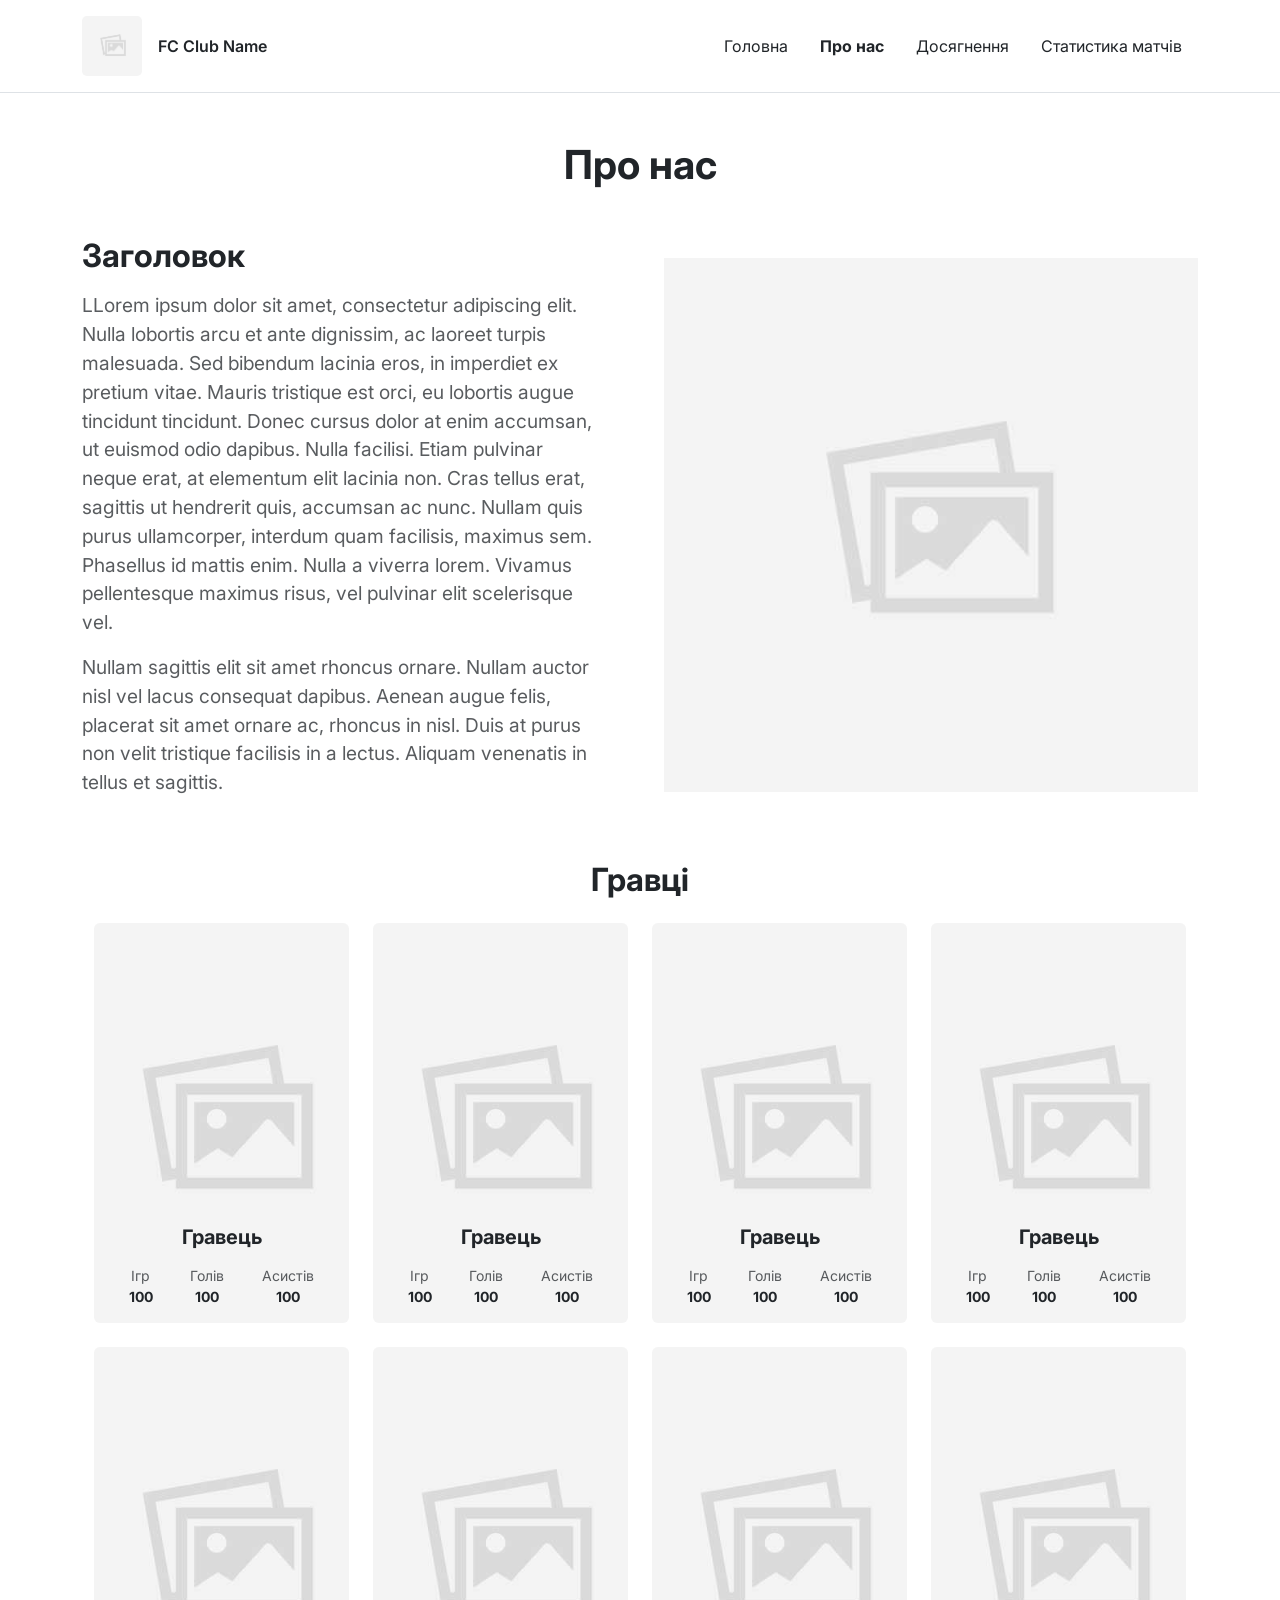
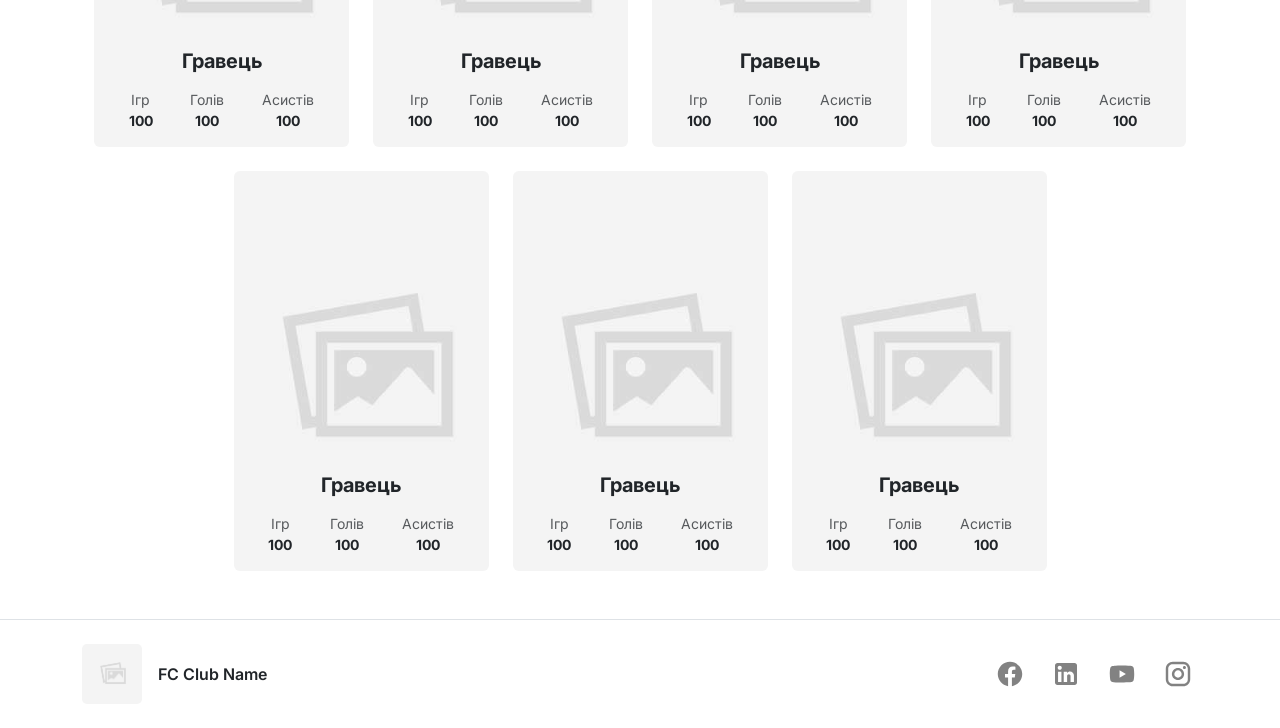
==== about.html @ 08656f6f "Initial commit" ====
<!DOCTYPE html>
<html lang="uk">

<head>
    <meta charset="UTF-8">
    <meta name="viewport" content="width=device-width, initial-scale=1.0">
    <meta name="description" content="Інформація про футбольний клуб FC Club Name та склад команди.">
    <title>Про нас | FC Club Name</title>

    <link rel="icon" type="image/png" href="./img/favicon.png">

    <link href="https://cdn.jsdelivr.net/npm/bootstrap@5.3.0/dist/css/bootstrap.min.css" rel="stylesheet">

    <link href="https://fonts.googleapis.com/css2?family=Inter:ital,opsz,wght@0,14..32,100..900&display=swap"
        rel="stylesheet">

    <link rel="stylesheet" href="style.css">
</head>

<body>

    <header class="border-bottom py-3">
        <div class="container d-flex justify-content-between align-items-center">
            <a href="index.html" class="d-flex align-items-center text-dark text-decoration-none">
                <img src="./img/placeholder.jpg" alt="logo" class="logo-sm me-2">
                <span class="logo-title">FC Club Name</span>
            </a>

            <ul class="nav nav-pills">
                <li class="nav-item"><a href="index.html" class="nav-link text-dark">Головна</a></li>
                <li class="nav-item"><a href="about.html" class="nav-link text-dark fw-bold">Про нас</a></li>
                <li class="nav-item"><a href="#" class="nav-link text-dark">Досягнення</a></li>
                <li class="nav-item"><a href="stats.html" class="nav-link text-dark">Статистика матчів</a></li>
            </ul>
        </div>
    </header>

    <main class="container py-5">
        <h1 class="text-center fw-bold mb-5">Про нас</h1>

        <section class="row align-items-center gx-5 mb-5">
            <div class="col-lg-5 col-xl-6 mb-4 mb-lg-0">
                <h2 class="fw-bold mb-3">Заголовок</h2>

                <p class="text-muted text-medium">
                    LLorem ipsum dolor sit amet, consectetur adipiscing elit. Nulla lobortis arcu et ante dignissim, ac
                    laoreet turpis malesuada. Sed bibendum lacinia eros, in imperdiet ex pretium vitae. Mauris tristique
                    est orci, eu lobortis augue tincidunt tincidunt. Donec cursus dolor at enim accumsan, ut euismod
                    odio dapibus. Nulla facilisi. Etiam pulvinar neque erat, at elementum elit lacinia non. Cras tellus
                    erat, sagittis ut hendrerit quis, accumsan ac nunc. Nullam quis purus ullamcorper, interdum quam
                    facilisis, maximus sem. Phasellus id mattis enim. Nulla a viverra lorem. Vivamus pellentesque
                    maximus risus, vel pulvinar elit scelerisque vel.
                </p>

                <p class="text-muted text-medium">
                    Nullam sagittis elit sit amet rhoncus ornare. Nullam auctor nisl vel lacus consequat dapibus. Aenean
                    augue felis, placerat sit amet ornare ac, rhoncus in nisl. Duis at purus non velit tristique
                    facilisis in a lectus. Aliquam venenatis in tellus et sagittis.
                </p>
            </div>

            <div class="col-lg-7 col-xl-6 ms-auto">
                <div class="section-img">
                    <img src="./img/placeholder.jpg" alt="about image">
                </div>
            </div>
        </section>

        <section>
            <h2 class="text-center fw-bold mb-4">Гравці</h2>

            <div class="players-grid">

                <div class="player-item">
                    <div class="card player-card border-0 text-center p-3">
                        <div class="player-content">
                            <h3 class="h5 fw-bold">Гравець</h3>
                            <div class="d-flex justify-content-around text-muted small mt-3">
                                <div>Ігр<div class="fw-bold text-dark">100</div>
                                </div>
                                <div>Голів<div class="fw-bold text-dark">100</div>
                                </div>
                                <div>Асистів<div class="fw-bold text-dark">100</div>
                                </div>
                            </div>
                        </div>
                    </div>
                </div>

                <div class="player-item">
                    <div class="card player-card border-0 text-center p-3">
                        <div class="player-content">
                            <h3 class="h5 fw-bold">Гравець</h3>
                            <div class="d-flex justify-content-around text-muted small mt-3">
                                <div>Ігр<div class="fw-bold text-dark">100</div>
                                </div>
                                <div>Голів<div class="fw-bold text-dark">100</div>
                                </div>
                                <div>Асистів<div class="fw-bold text-dark">100</div>
                                </div>
                            </div>
                        </div>
                    </div>
                </div>

                <div class="player-item">
                    <div class="card player-card border-0 text-center p-3">
                        <div class="player-content">
                            <h3 class="h5 fw-bold">Гравець</h3>
                            <div class="d-flex justify-content-around text-muted small mt-3">
                                <div>Ігр<div class="fw-bold text-dark">100</div>
                                </div>
                                <div>Голів<div class="fw-bold text-dark">100</div>
                                </div>
                                <div>Асистів<div class="fw-bold text-dark">100</div>
                                </div>
                            </div>
                        </div>
                    </div>
                </div>

                <div class="player-item">
                    <div class="card player-card border-0 text-center p-3">
                        <div class="player-content">
                            <h3 class="h5 fw-bold">Гравець</h3>
                            <div class="d-flex justify-content-around text-muted small mt-3">
                                <div>Ігр<div class="fw-bold text-dark">100</div>
                                </div>
                                <div>Голів<div class="fw-bold text-dark">100</div>
                                </div>
                                <div>Асистів<div class="fw-bold text-dark">100</div>
                                </div>
                            </div>
                        </div>
                    </div>
                </div>

                <div class="player-item">
                    <div class="card player-card border-0 text-center p-3">
                        <div class="player-content">
                            <h3 class="h5 fw-bold">Гравець</h3>
                            <div class="d-flex justify-content-around text-muted small mt-3">
                                <div>Ігр<div class="fw-bold text-dark">100</div>
                                </div>
                                <div>Голів<div class="fw-bold text-dark">100</div>
                                </div>
                                <div>Асистів<div class="fw-bold text-dark">100</div>
                                </div>
                            </div>
                        </div>
                    </div>
                </div>

                <div class="player-item">
                    <div class="card player-card border-0 text-center p-3">
                        <div class="player-content">
                            <h3 class="h5 fw-bold">Гравець</h3>
                            <div class="d-flex justify-content-around text-muted small mt-3">
                                <div>Ігр<div class="fw-bold text-dark">100</div>
                                </div>
                                <div>Голів<div class="fw-bold text-dark">100</div>
                                </div>
                                <div>Асистів<div class="fw-bold text-dark">100</div>
                                </div>
                            </div>
                        </div>
                    </div>
                </div>

                <div class="player-item">
                    <div class="card player-card border-0 text-center p-3">
                        <div class="player-content">
                            <h3 class="h5 fw-bold">Гравець</h3>
                            <div class="d-flex justify-content-around text-muted small mt-3">
                                <div>Ігр<div class="fw-bold text-dark">100</div>
                                </div>
                                <div>Голів<div class="fw-bold text-dark">100</div>
                                </div>
                                <div>Асистів<div class="fw-bold text-dark">100</div>
                                </div>
                            </div>
                        </div>
                    </div>
                </div>

                <div class="player-item">
                    <div class="card player-card border-0 text-center p-3">
                        <div class="player-content">
                            <h3 class="h5 fw-bold">Гравець</h3>
                            <div class="d-flex justify-content-around text-muted small mt-3">
                                <div>Ігр<div class="fw-bold text-dark">100</div>
                                </div>
                                <div>Голів<div class="fw-bold text-dark">100</div>
                                </div>
                                <div>Асистів<div class="fw-bold text-dark">100</div>
                                </div>
                            </div>
                        </div>
                    </div>
                </div>

                <div class="player-item">
                    <div class="card player-card border-0 text-center p-3">
                        <div class="player-content">
                            <h3 class="h5 fw-bold">Гравець</h3>
                            <div class="d-flex justify-content-around text-muted small mt-3">
                                <div>Ігр<div class="fw-bold text-dark">100</div>
                                </div>
                                <div>Голів<div class="fw-bold text-dark">100</div>
                                </div>
                                <div>Асистів<div class="fw-bold text-dark">100</div>
                                </div>
                            </div>
                        </div>
                    </div>
                </div>

                <div class="player-item">
                    <div class="card player-card border-0 text-center p-3">
                        <div class="player-content">
                            <h3 class="h5 fw-bold">Гравець</h3>
                            <div class="d-flex justify-content-around text-muted small mt-3">
                                <div>Ігр<div class="fw-bold text-dark">100</div>
                                </div>
                                <div>Голів<div class="fw-bold text-dark">100</div>
                                </div>
                                <div>Асистів<div class="fw-bold text-dark">100</div>
                                </div>
                            </div>
                        </div>
                    </div>
                </div>

                <div class="player-item">
                    <div class="card player-card border-0 text-center p-3">
                        <div class="player-content">
                            <h3 class="h5 fw-bold">Гравець</h3>
                            <div class="d-flex justify-content-around text-muted small mt-3">
                                <div>Ігр<div class="fw-bold text-dark">100</div>
                                </div>
                                <div>Голів<div class="fw-bold text-dark">100</div>
                                </div>
                                <div>Асистів<div class="fw-bold text-dark">100</div>
                                </div>
                            </div>
                        </div>
                    </div>
                </div>

            </div>
        </section>
    </main>

    <footer class="py-4 mt-auto border-top">
        <div class="container d-flex justify-content-between align-items-center">
            <div class="d-flex align-items-center">
                <img src="./img/placeholder.jpg" alt="logo" class="logo-sm me-2">
                <span class="logo-title">FC Club Name</span>
            </div>

            <ul class="nav list-unstyled d-flex">
                <li class="ms-3"><img src="./img/facebook_icon.svg" class="footer-icon" alt=""></li>
                <li class="ms-3"><img src="./img/linkedin_icon.svg" class="footer-icon" alt=""></li>
                <li class="ms-3"><img src="./img/youtube_icon.svg" class="footer-icon" alt=""></li>
                <li class="ms-3"><img src="./img/instagram_icon.svg" class="footer-icon" alt=""></li>
            </ul>
        </div>
    </footer>

    <script src="https://cdn.jsdelivr.net/npm/bootstrap@5.3.0/dist/js/bootstrap.bundle.min.js"></script>
</body>

</html>
---- style.css ----
body {
    display: flex;
    flex-direction: column;
    min-height: 100vh;
    font-family: 'Inter', 'Segoe UI', Roboto, 'Helvetica Neue', Arial, sans-serif;
}

main {
    flex: 1 0 auto;
}

.img-placeholder {
    background-color: #e9ecef;
    display: flex;
    align-items: center;
    justify-content: center;
    color: #adb5bd;
    width: 100%;
    border-radius: 4px;
}

.img-placeholder svg {
    width: 30%;
    height: auto;
    opacity: 0.5;
}

.hero-img {
    height: 400px;
}

.card-img {
    height: 200px;
}

.player-img {
    height: 250px;
}

.logo-sm {
    width: 40px;
    height: 40px;
    border-radius: 5px;
}

.match-row {
    padding: 15px 0;
}

.footer-icon {
    width: 40px;
    height: 40px;
}

body {
    font-family: 'Inter', sans-serif;
}

.logo-sm {
    width: 60px;
    height: 60px;
    object-fit: cover;
}

.hero-img {
    position: relative;
    max-width: 100%;
    height: 480px;
}

.hero-img img {
    width: 100%;
    height: 100%;
    object-fit: cover;
}

.hero-title {
    position: absolute;
    inset: 0;
    display: flex;
    align-items: center;
    justify-content: center;
    font-size: 3rem;
    font-weight: bold;
}

.section-img {
    width: 100%;
    aspect-ratio: 1 / 1;
}

.section-img img {
    width: 100%;
    height: 100%;
    object-fit: cover;
}

.card-img {
    width: 100%;
    aspect-ratio: 4 / 3;
    object-fit: cover;
}

.text-narrow {
    max-width: 350px;
}

.text-card {
    max-width: 300px;
}

.footer-icon {
    width: 40px;
    height: 40px;
}

.logo-title {
    padding-left: 8px;
    font-weight: 600;
}

.text-medium {
    max-width: 520px;
    font-size: 1.2rem;
}

.player-card {
    background-image: url('./img/placeholder.jpg');
    background-size: cover;
    background-position: center;
    min-height: 400px;
    position: relative;
    overflow: hidden;
    justify-content: flex-end;
}

.players-grid {
    display: flex;
    flex-wrap: wrap;
    justify-content: center;
    gap: 1.5rem;
}

.player-item {
    flex: 0 0 calc(25% - 1.5rem);
    min-width: 200px;
}
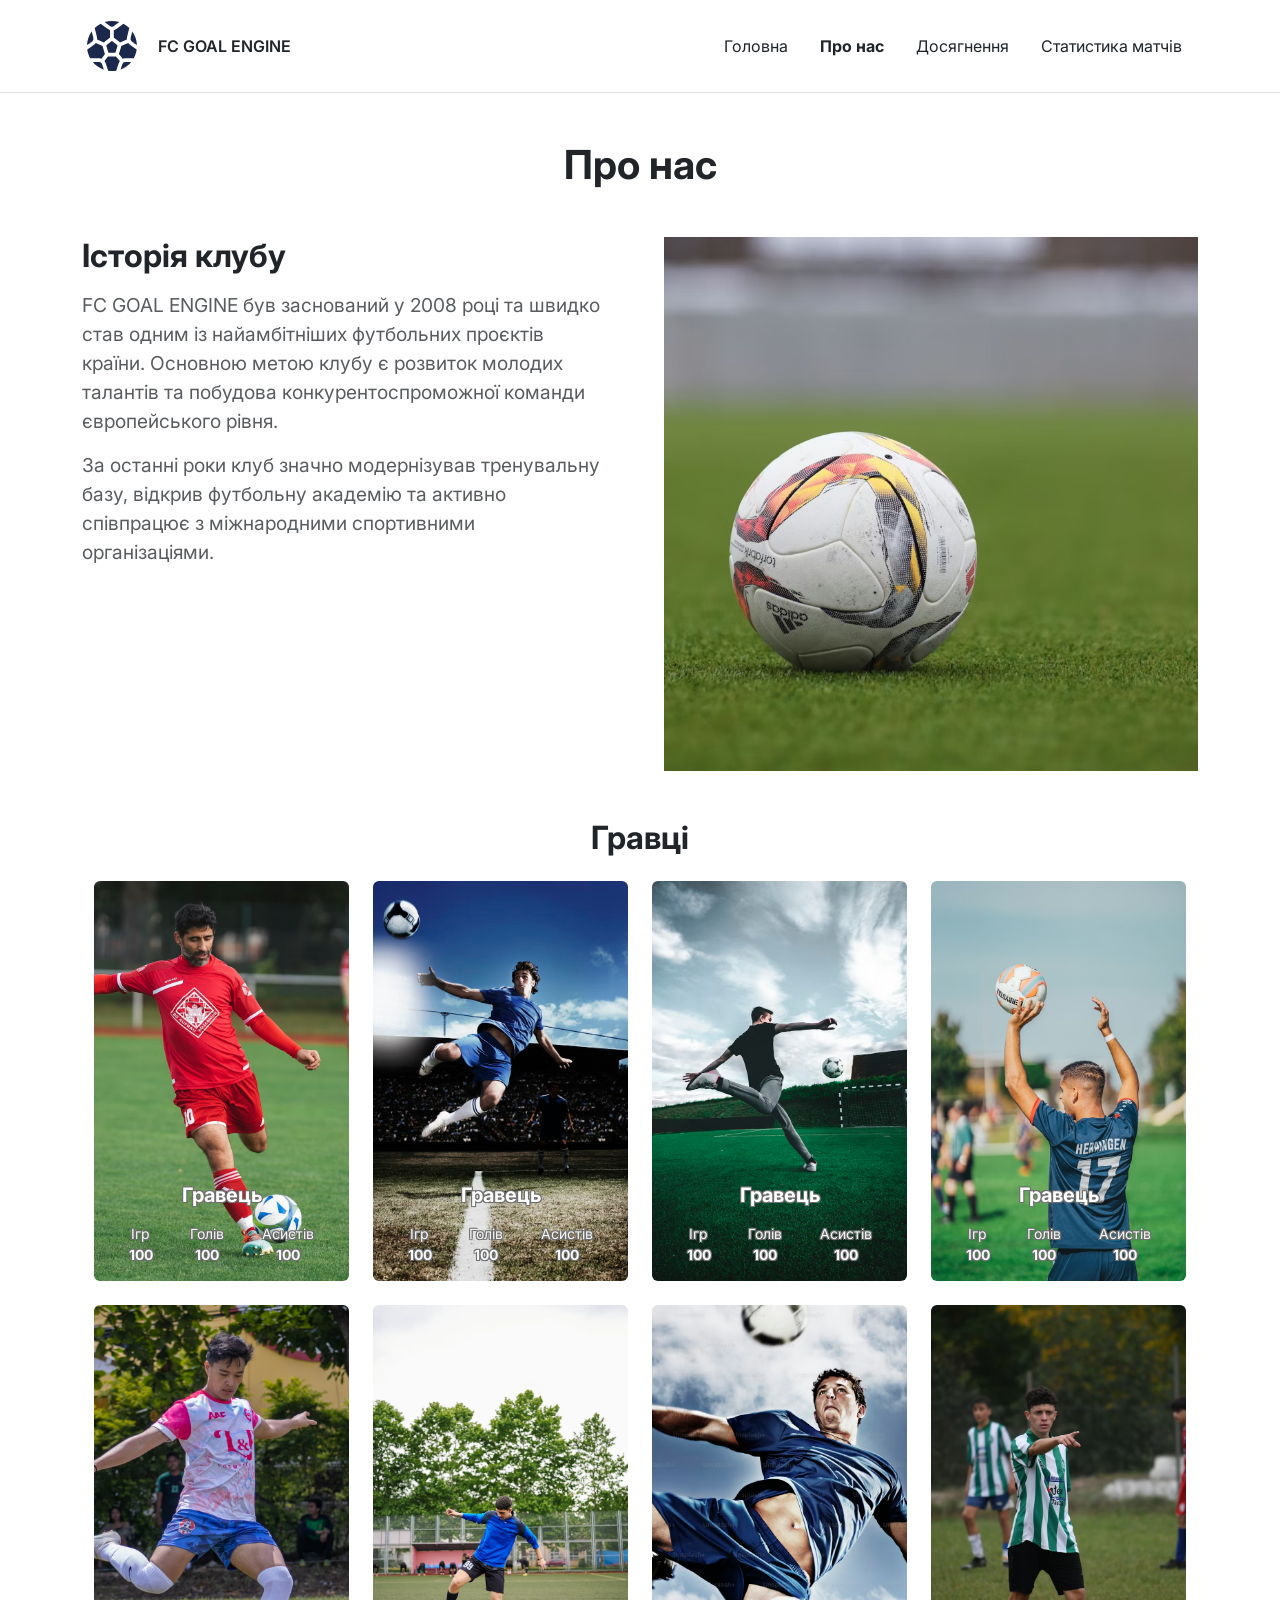
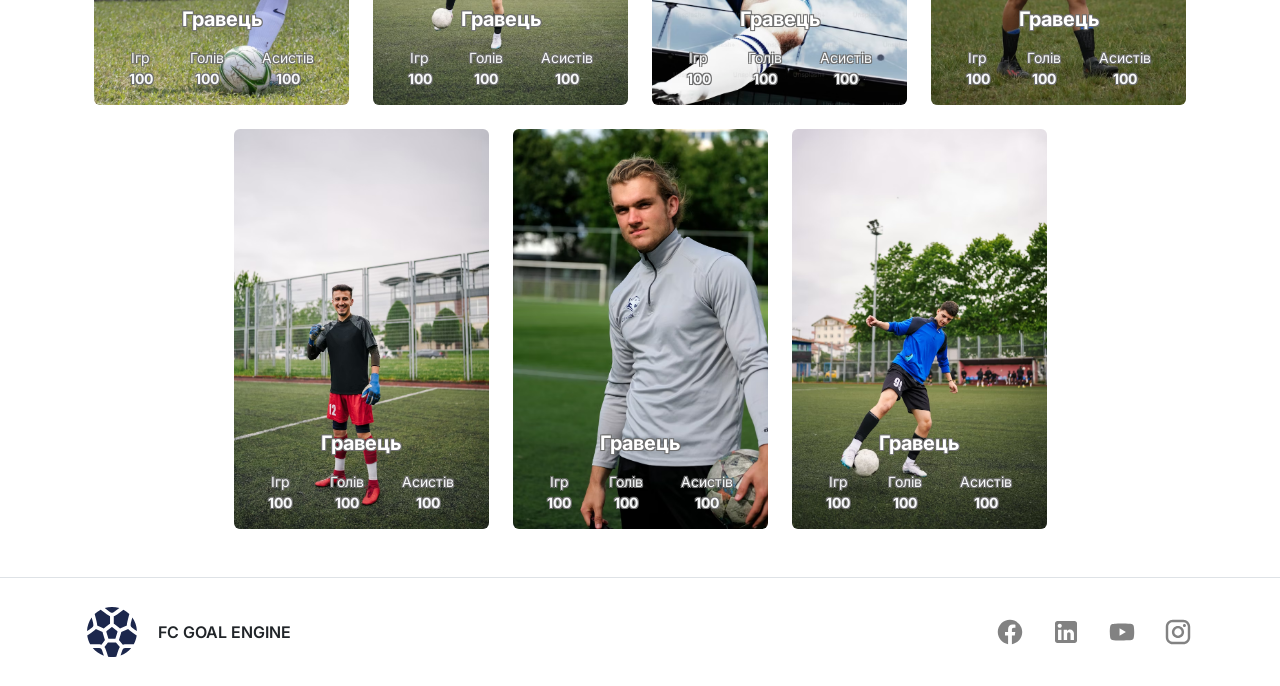
==== commit 6a483bf8: "Added images and content" ====
--- a/about.html
+++ b/about.html
@@ -4,8 +4,8 @@
 <head>
     <meta charset="UTF-8">
     <meta name="viewport" content="width=device-width, initial-scale=1.0">
-    <meta name="description" content="Інформація про футбольний клуб FC Club Name та склад команди.">
-    <title>Про нас | FC Club Name</title>
+    <meta name="description" content="Інформація про футбольний клуб FC GOAL ENGINE та склад команди.">
+    <title>Про нас | FC GOAL ENGINE</title>
 
     <link rel="icon" type="image/png" href="./img/favicon.png">
 
@@ -22,8 +22,8 @@
     <header class="border-bottom py-3">
         <div class="container d-flex justify-content-between align-items-center">
             <a href="index.html" class="d-flex align-items-center text-dark text-decoration-none">
-                <img src="./img/placeholder.jpg" alt="logo" class="logo-sm me-2">
-                <span class="logo-title">FC Club Name</span>
+                <img src="./img/logo.svg" alt="logo" class="logo-sm me-2">
+                <span class="logo-title">FC GOAL ENGINE</span>
             </a>
 
             <ul class="nav nav-pills">
@@ -38,30 +38,28 @@
     <main class="container py-5">
         <h1 class="text-center fw-bold mb-5">Про нас</h1>
 
-        <section class="row align-items-center gx-5 mb-5">
+        <section class="row align-items-start gx-5 mb-5">
             <div class="col-lg-5 col-xl-6 mb-4 mb-lg-0">
-                <h2 class="fw-bold mb-3">Заголовок</h2>
+                <h2 class="fw-bold mb-3">Історія клубу</h2>
 
                 <p class="text-muted text-medium">
-                    LLorem ipsum dolor sit amet, consectetur adipiscing elit. Nulla lobortis arcu et ante dignissim, ac
-                    laoreet turpis malesuada. Sed bibendum lacinia eros, in imperdiet ex pretium vitae. Mauris tristique
-                    est orci, eu lobortis augue tincidunt tincidunt. Donec cursus dolor at enim accumsan, ut euismod
-                    odio dapibus. Nulla facilisi. Etiam pulvinar neque erat, at elementum elit lacinia non. Cras tellus
-                    erat, sagittis ut hendrerit quis, accumsan ac nunc. Nullam quis purus ullamcorper, interdum quam
-                    facilisis, maximus sem. Phasellus id mattis enim. Nulla a viverra lorem. Vivamus pellentesque
-                    maximus risus, vel pulvinar elit scelerisque vel.
+                    FC GOAL ENGINE був заснований у 2008 році та швидко став одним із найамбітніших футбольних
+                    проєктів країни.
+                    Основною метою клубу є розвиток молодих талантів та побудова конкурентоспроможної команди
+                    європейського рівня.
                 </p>
 
                 <p class="text-muted text-medium">
-                    Nullam sagittis elit sit amet rhoncus ornare. Nullam auctor nisl vel lacus consequat dapibus. Aenean
-                    augue felis, placerat sit amet ornare ac, rhoncus in nisl. Duis at purus non velit tristique
-                    facilisis in a lectus. Aliquam venenatis in tellus et sagittis.
+                    За останні роки клуб значно модернізував тренувальну базу, відкрив футбольну академію та активно
+                    співпрацює
+                    з міжнародними спортивними організаціями.
                 </p>
             </div>
 
             <div class="col-lg-7 col-xl-6 ms-auto">
                 <div class="section-img">
-                    <img src="./img/placeholder.jpg" alt="about image">
+                    <img src="./img/6.avif"
+                        alt="Стадіон клубу">
                 </div>
             </div>
         </section>
@@ -72,175 +70,175 @@
             <div class="players-grid">
 
                 <div class="player-item">
-                    <div class="card player-card border-0 text-center p-3">
-                        <div class="player-content">
-                            <h3 class="h5 fw-bold">Гравець</h3>
-                            <div class="d-flex justify-content-around text-muted small mt-3">
-                                <div>Ігр<div class="fw-bold text-dark">100</div>
-                                </div>
-                                <div>Голів<div class="fw-bold text-dark">100</div>
-                                </div>
-                                <div>Асистів<div class="fw-bold text-dark">100</div>
-                                </div>
-                            </div>
-                        </div>
-                    </div>
-                </div>
-
-                <div class="player-item">
-                    <div class="card player-card border-0 text-center p-3">
-                        <div class="player-content">
-                            <h3 class="h5 fw-bold">Гравець</h3>
-                            <div class="d-flex justify-content-around text-muted small mt-3">
-                                <div>Ігр<div class="fw-bold text-dark">100</div>
-                                </div>
-                                <div>Голів<div class="fw-bold text-dark">100</div>
-                                </div>
-                                <div>Асистів<div class="fw-bold text-dark">100</div>
-                                </div>
-                            </div>
-                        </div>
-                    </div>
-                </div>
-
-                <div class="player-item">
-                    <div class="card player-card border-0 text-center p-3">
-                        <div class="player-content">
-                            <h3 class="h5 fw-bold">Гравець</h3>
-                            <div class="d-flex justify-content-around text-muted small mt-3">
-                                <div>Ігр<div class="fw-bold text-dark">100</div>
-                                </div>
-                                <div>Голів<div class="fw-bold text-dark">100</div>
-                                </div>
-                                <div>Асистів<div class="fw-bold text-dark">100</div>
-                                </div>
-                            </div>
-                        </div>
-                    </div>
-                </div>
-
-                <div class="player-item">
-                    <div class="card player-card border-0 text-center p-3">
-                        <div class="player-content">
-                            <h3 class="h5 fw-bold">Гравець</h3>
-                            <div class="d-flex justify-content-around text-muted small mt-3">
-                                <div>Ігр<div class="fw-bold text-dark">100</div>
-                                </div>
-                                <div>Голів<div class="fw-bold text-dark">100</div>
-                                </div>
-                                <div>Асистів<div class="fw-bold text-dark">100</div>
-                                </div>
-                            </div>
-                        </div>
-                    </div>
-                </div>
-
-                <div class="player-item">
-                    <div class="card player-card border-0 text-center p-3">
-                        <div class="player-content">
-                            <h3 class="h5 fw-bold">Гравець</h3>
-                            <div class="d-flex justify-content-around text-muted small mt-3">
-                                <div>Ігр<div class="fw-bold text-dark">100</div>
-                                </div>
-                                <div>Голів<div class="fw-bold text-dark">100</div>
-                                </div>
-                                <div>Асистів<div class="fw-bold text-dark">100</div>
-                                </div>
-                            </div>
-                        </div>
-                    </div>
-                </div>
-
-                <div class="player-item">
-                    <div class="card player-card border-0 text-center p-3">
-                        <div class="player-content">
-                            <h3 class="h5 fw-bold">Гравець</h3>
-                            <div class="d-flex justify-content-around text-muted small mt-3">
-                                <div>Ігр<div class="fw-bold text-dark">100</div>
-                                </div>
-                                <div>Голів<div class="fw-bold text-dark">100</div>
-                                </div>
-                                <div>Асистів<div class="fw-bold text-dark">100</div>
-                                </div>
-                            </div>
-                        </div>
-                    </div>
-                </div>
-
-                <div class="player-item">
-                    <div class="card player-card border-0 text-center p-3">
-                        <div class="player-content">
-                            <h3 class="h5 fw-bold">Гравець</h3>
-                            <div class="d-flex justify-content-around text-muted small mt-3">
-                                <div>Ігр<div class="fw-bold text-dark">100</div>
-                                </div>
-                                <div>Голів<div class="fw-bold text-dark">100</div>
-                                </div>
-                                <div>Асистів<div class="fw-bold text-dark">100</div>
-                                </div>
-                            </div>
-                        </div>
-                    </div>
-                </div>
-
-                <div class="player-item">
-                    <div class="card player-card border-0 text-center p-3">
-                        <div class="player-content">
-                            <h3 class="h5 fw-bold">Гравець</h3>
-                            <div class="d-flex justify-content-around text-muted small mt-3">
-                                <div>Ігр<div class="fw-bold text-dark">100</div>
-                                </div>
-                                <div>Голів<div class="fw-bold text-dark">100</div>
-                                </div>
-                                <div>Асистів<div class="fw-bold text-dark">100</div>
-                                </div>
-                            </div>
-                        </div>
-                    </div>
-                </div>
-
-                <div class="player-item">
-                    <div class="card player-card border-0 text-center p-3">
-                        <div class="player-content">
-                            <h3 class="h5 fw-bold">Гравець</h3>
-                            <div class="d-flex justify-content-around text-muted small mt-3">
-                                <div>Ігр<div class="fw-bold text-dark">100</div>
-                                </div>
-                                <div>Голів<div class="fw-bold text-dark">100</div>
-                                </div>
-                                <div>Асистів<div class="fw-bold text-dark">100</div>
-                                </div>
-                            </div>
-                        </div>
-                    </div>
-                </div>
-
-                <div class="player-item">
-                    <div class="card player-card border-0 text-center p-3">
-                        <div class="player-content">
-                            <h3 class="h5 fw-bold">Гравець</h3>
-                            <div class="d-flex justify-content-around text-muted small mt-3">
-                                <div>Ігр<div class="fw-bold text-dark">100</div>
-                                </div>
-                                <div>Голів<div class="fw-bold text-dark">100</div>
-                                </div>
-                                <div>Асистів<div class="fw-bold text-dark">100</div>
-                                </div>
-                            </div>
-                        </div>
-                    </div>
-                </div>
-
-                <div class="player-item">
-                    <div class="card player-card border-0 text-center p-3">
-                        <div class="player-content">
-                            <h3 class="h5 fw-bold">Гравець</h3>
-                            <div class="d-flex justify-content-around text-muted small mt-3">
-                                <div>Ігр<div class="fw-bold text-dark">100</div>
-                                </div>
-                                <div>Голів<div class="fw-bold text-dark">100</div>
-                                </div>
-                                <div>Асистів<div class="fw-bold text-dark">100</div>
+                    <div class="card player-card border-0 text-center p-3" style="background-image:url(./img/p1.avif)">
+                        <div class="player-content outlined-text">
+                            <h3 class="h5 fw-bold">Гравець</h3>
+                            <div class="d-flex justify-content-around text-muted small mt-3">
+                                <div class="text-light">Ігр<div class="fw-bold">100</div>
+                                </div>
+                                <div class="text-light">Голів<div class="fw-bold">100</div>
+                                </div>
+                                <div class="text-light">Асистів<div class="fw-bold">100</div>
+                                </div>
+                            </div>
+                        </div>
+                    </div>
+                </div>
+
+                <div class="player-item">
+                    <div class="card player-card border-0 text-center p-3" style="background-image:url(./img/p2.avif)">
+                        <div class="player-content outlined-text">
+                            <h3 class="h5 fw-bold">Гравець</h3>
+                            <div class="d-flex justify-content-around text-muted small mt-3">
+                                <div class="text-light">Ігр<div class="fw-bold">100</div>
+                                </div>
+                                <div class="text-light">Голів<div class="fw-bold">100</div>
+                                </div>
+                                <div class="text-light">Асистів<div class="fw-bold">100</div>
+                                </div>
+                            </div>
+                        </div>
+                    </div>
+                </div>
+
+                <div class="player-item">
+                    <div class="card player-card border-0 text-center p-3" style="background-image:url(./img/p3.avif)">
+                        <div class="player-content outlined-text">
+                            <h3 class="h5 fw-bold">Гравець</h3>
+                            <div class="d-flex justify-content-around text-muted small mt-3">
+                                <div class="text-light">Ігр<div class="fw-bold">100</div>
+                                </div>
+                                <div class="text-light">Голів<div class="fw-bold">100</div>
+                                </div>
+                                <div class="text-light">Асистів<div class="fw-bold">100</div>
+                                </div>
+                            </div>
+                        </div>
+                    </div>
+                </div>
+
+                <div class="player-item">
+                    <div class="card player-card border-0 text-center p-3" style="background-image:url(./img/p4.avif)">
+                        <div class="player-content outlined-text">
+                            <h3 class="h5 fw-bold">Гравець</h3>
+                            <div class="d-flex justify-content-around text-muted small mt-3">
+                                <div class="text-light">Ігр<div class="fw-bold">100</div>
+                                </div>
+                                <div class="text-light">Голів<div class="fw-bold">100</div>
+                                </div>
+                                <div class="text-light">Асистів<div class="fw-bold">100</div>
+                                </div>
+                            </div>
+                        </div>
+                    </div>
+                </div>
+
+                <div class="player-item">
+                    <div class="card player-card border-0 text-center p-3" style="background-image:url(./img/p5.avif)">
+                        <div class="player-content outlined-text">
+                            <h3 class="h5 fw-bold">Гравець</h3>
+                            <div class="d-flex justify-content-around text-muted small mt-3">
+                                <div class="text-light">Ігр<div class="fw-bold">100</div>
+                                </div>
+                                <div class="text-light">Голів<div class="fw-bold">100</div>
+                                </div>
+                                <div class="text-light">Асистів<div class="fw-bold">100</div>
+                                </div>
+                            </div>
+                        </div>
+                    </div>
+                </div>
+
+                <div class="player-item">
+                    <div class="card player-card border-0 text-center p-3" style="background-image:url(./img/p6.avif)">
+                        <div class="player-content outlined-text">
+                            <h3 class="h5 fw-bold">Гравець</h3>
+                            <div class="d-flex justify-content-around text-muted small mt-3">
+                                <div class="text-light">Ігр<div class="fw-bold">100</div>
+                                </div>
+                                <div class="text-light">Голів<div class="fw-bold">100</div>
+                                </div>
+                                <div class="text-light">Асистів<div class="fw-bold">100</div>
+                                </div>
+                            </div>
+                        </div>
+                    </div>
+                </div>
+
+                <div class="player-item">
+                    <div class="card player-card border-0 text-center p-3" style="background-image:url(./img/p7.avif)">
+                        <div class="player-content outlined-text">
+                            <h3 class="h5 fw-bold">Гравець</h3>
+                            <div class="d-flex justify-content-around text-muted small mt-3">
+                                <div class="text-light">Ігр<div class="fw-bold">100</div>
+                                </div>
+                                <div class="text-light">Голів<div class="fw-bold">100</div>
+                                </div>
+                                <div class="text-light">Асистів<div class="fw-bold">100</div>
+                                </div>
+                            </div>
+                        </div>
+                    </div>
+                </div>
+
+                <div class="player-item">
+                    <div class="card player-card border-0 text-center p-3" style="background-image:url(./img/p8.avif)">
+                        <div class="player-content outlined-text">
+                            <h3 class="h5 fw-bold">Гравець</h3>
+                            <div class="d-flex justify-content-around text-muted small mt-3">
+                                <div class="text-light">Ігр<div class="fw-bold">100</div>
+                                </div>
+                                <div class="text-light">Голів<div class="fw-bold">100</div>
+                                </div>
+                                <div class="text-light">Асистів<div class="fw-bold">100</div>
+                                </div>
+                            </div>
+                        </div>
+                    </div>
+                </div>
+
+                <div class="player-item">
+                    <div class="card player-card border-0 text-center p-3" style="background-image:url(./img/p9.avif)">
+                        <div class="player-content outlined-text">
+                            <h3 class="h5 fw-bold">Гравець</h3>
+                            <div class="d-flex justify-content-around text-muted small mt-3">
+                                <div class="text-light">Ігр<div class="fw-bold">100</div>
+                                </div>
+                                <div class="text-light">Голів<div class="fw-bold">100</div>
+                                </div>
+                                <div class="text-light">Асистів<div class="fw-bold">100</div>
+                                </div>
+                            </div>
+                        </div>
+                    </div>
+                </div>
+
+                <div class="player-item">
+                    <div class="card player-card border-0 text-center p-3" style="background-image:url(./img/p10.avif)">
+                        <div class="player-content outlined-text">
+                            <h3 class="h5 fw-bold">Гравець</h3>
+                            <div class="d-flex justify-content-around text-muted small mt-3">
+                                <div class="text-light">Ігр<div class="fw-bold">100</div>
+                                </div>
+                                <div class="text-light">Голів<div class="fw-bold">100</div>
+                                </div>
+                                <div class="text-light">Асистів<div class="fw-bold">100</div>
+                                </div>
+                            </div>
+                        </div>
+                    </div>
+                </div>
+
+                <div class="player-item">
+                    <div class="card player-card border-0 text-center p-3" style="background-image:url(./img/p11.avif)">
+                        <div class="player-content outlined-text">
+                            <h3 class="h5 fw-bold">Гравець</h3>
+                            <div class="d-flex justify-content-around text-muted small mt-3">
+                                <div class="text-light">Ігр<div class="fw-bold">100</div>
+                                </div>
+                                <div class="text-light">Голів<div class="fw-bold">100</div>
+                                </div>
+                                <div class="text-light">Асистів<div class="fw-bold">100</div>
                                 </div>
                             </div>
                         </div>
@@ -254,8 +252,8 @@
     <footer class="py-4 mt-auto border-top">
         <div class="container d-flex justify-content-between align-items-center">
             <div class="d-flex align-items-center">
-                <img src="./img/placeholder.jpg" alt="logo" class="logo-sm me-2">
-                <span class="logo-title">FC Club Name</span>
+                <img src="./img/logo.svg" alt="logo" class="logo-sm me-2">
+                <span class="logo-title">FC GOAL ENGINE</span>
             </div>
 
             <ul class="nav list-unstyled d-flex">
@@ -270,4 +268,4 @@
     <script src="https://cdn.jsdelivr.net/npm/bootstrap@5.3.0/dist/js/bootstrap.bundle.min.js"></script>
 </body>
 
-</html>
+</html>
--- a/style.css
+++ b/style.css
@@ -125,7 +125,6 @@
 }
 
 .player-card {
-    background-image: url('./img/placeholder.jpg');
     background-size: cover;
     background-position: center;
     min-height: 400px;
@@ -145,3 +144,16 @@
     flex: 0 0 calc(25% - 1.5rem);
     min-width: 200px;
 }
+
+.player-content {
+    color: white;
+}
+
+.outlined-text {
+  color: white;
+  text-shadow:
+    -1px -1px 0 rgb(110, 110, 110),
+     1px -1px 0 rgb(110, 110, 110),
+    -1px  1px 0 rgb(110, 110, 110),
+     1px  1px 0 rgb(110, 110, 110);
+}
